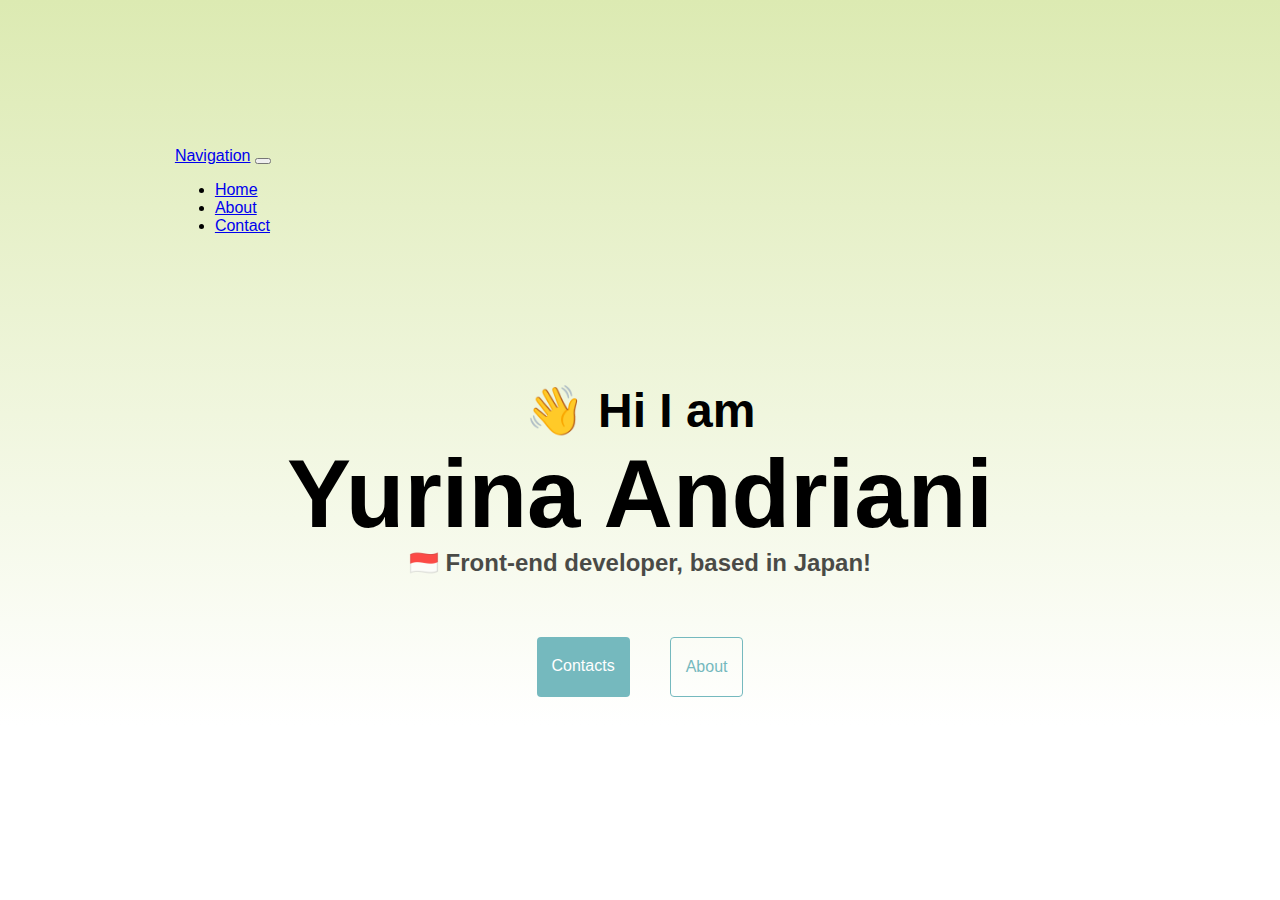
==== index.html @ 7e7a6ea1 "main" ====
<!DOCTYPE html>
<html lang="en">
  <head>
    <meta charset="UTF-8" />
    <meta http-equiv="X-UA-Compatible" content="IE=edge" />
    <meta name="viewport" content="width=device-width, initial-scale=1.0" />
    <title>Yurina Andriani</title>
    <link
      href="https://cdn.jsdelivr.net/npm/bootstrap@5.0.0-beta2/dist/css/bootstrap.min.css"
      rel="stylesheet"
      integrity="sha384-BmbxuPwQa2lc/FVzBcNJ7UAyJxM6wuqIj61tLrc4wSX0szH/Ev+nYRRuWlolflfl"
      crossorigin="anonymous"
    />
    <script
      src="https://cdn.jsdelivr.net/npm/bootstrap@5.0.0-beta2/dist/js/bootstrap.bundle.min.js"
      integrity="sha384-b5kHyXgcpbZJO/tY9Ul7kGkf1S0CWuKcCD38l8YkeH8z8QjE0GmW1gYU5S9FOnJ0"
      crossorigin="anonymous"
    ></script>
    <link rel="stylesheet" href="style.css" />
  </head>
  <body>
    <div class="navigation-bar">
      <nav class="navbar navbar-expand-lg navbar-light bg-light fixed-top">
        <div class="container">
          <a class="navbar-brand" href="index.html">Navigation</a>
          <button
            class="navbar-toggler"
            type="button"
            data-bs-toggle="collapse"
            data-bs-target="#navbarNav"
            aria-controls="navbarNav"
            aria-expanded="false"
            aria-label="Toggle navigation"
          >
            <span class="navbar-toggler-icon"></span>
          </button>
          <div class="collapse navbar-collapse" id="navbarNav">
            <ul class="navbar-nav">
              <li class="nav-item">
                <a class="nav-link active" aria-current="page" href="index.html"
                  >Home</a
                >
              </li>
              <li class="nav-item">
                <a class="nav-link" href="about.html">About</a>
              </li>
              <li class="nav-item">
                <a class="nav-link" href="about.html#contact">Contact</a>
              </li>
            </ul>
          </div>
        </div>
      </nav>
    </div>
    <h2>👋 Hi I am</h2>
    <h1>Yurina Andriani</h1>
    <h3>🇮🇩 Front-end developer, based in Japan!</h3>
    <div class="navigation-links">
      <a href="about.html#contact" class="contact-link">Contacts</a>
      <a href="about.html" class="about-link">About </a>
    </div>
  </body>
</html>
---- style.css ----
body {
  font-family: sans-serif;
  padding: 0 20px;
  background-image: var(--gradient);
  background-repeat: no-repeat;
  min-height: calc(500px);
}

:root {
  --primary-color: #75b9be;
  --secondary-color: #a8ccc9;
  --accent-color: #b3d6c6;
  --gradient: linear-gradient(to top, white 0%, #dceab2 100%);
  --box-shadow: #c7d66d;
}

h1,
h2,
h3 {
  text-align: center;
  margin: 0;
}

h1 {
  font-size: 96px;
}

h2 {
  font-size: 48px;
}

h3 {
  font-size: 24px;
  opacity: 0.7;
}

.navigation-bar {
  margin: 12%;
}

p {
  background: var(--secondary-color);
  padding: 20px;
  border-radius: 4px;
  font-size: 18px;
  line-height: 1.5;
  text-align: center;
}

.navigation-links {
  display: flex;
  margin-top: 40px;
  justify-content: center;
}

.navigation-links a {
  margin: 20px;
  border-radius: 4px;
  padding: 20px 15px;
  text-decoration: none;
  text-transform: capitalize;
}

.contact-link {
  background: var(--primary-color);
  box-shadow: var(--box-shadow);
  color: white;
}

.about-link {
  color: var(--primary-color);
  border: 1px solid var(--primary-color);
}

.homepage-link {
  color: var(--primary-color);
  text-align: center;
  display: block;
}

.about-paragraphs {
  display: flex;
  margin: 30px 0;
}

.about-paragraphs p {
  margin: 10px;
}

.email-link {
  display: flex;
  justify-content: center;
  color: var(--primary-color);
  font-size: 28px;
  text-decoration: none;
}

.email-link:hover {
  text-decoration: underline;
}
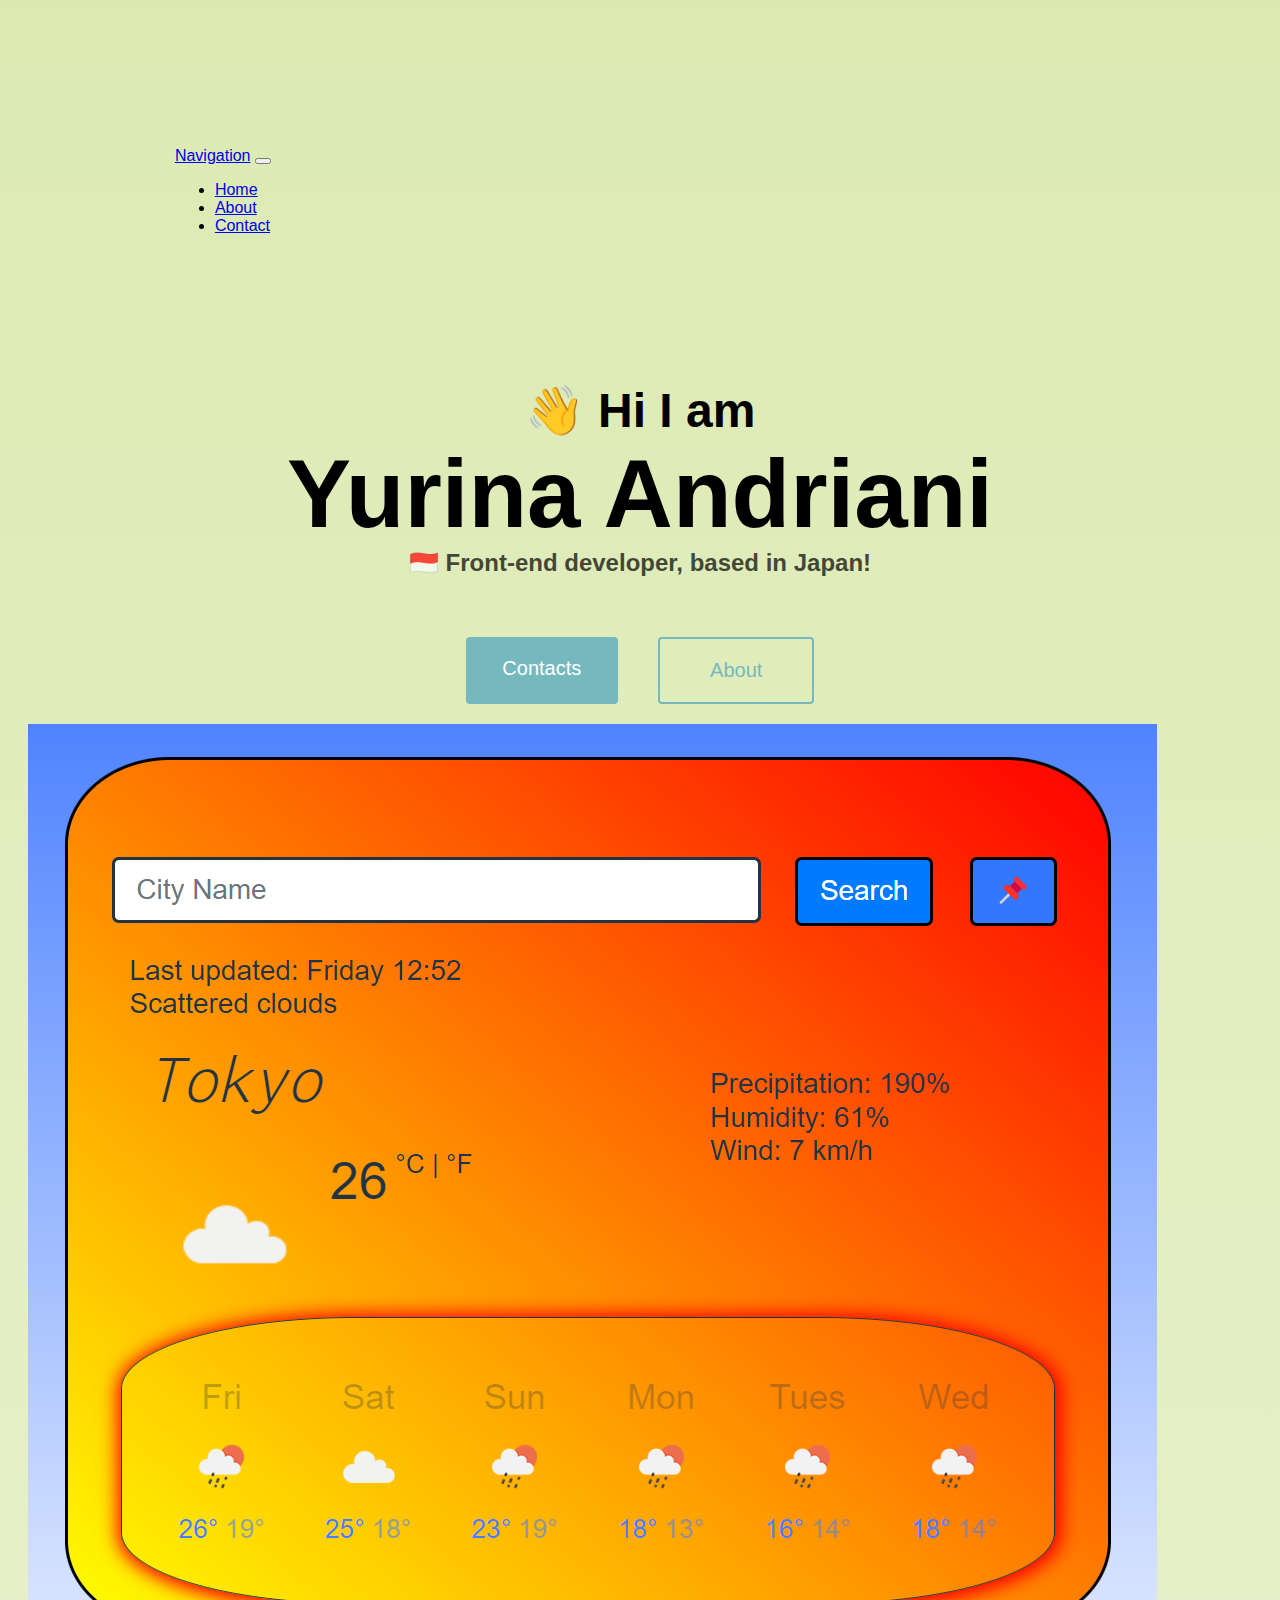
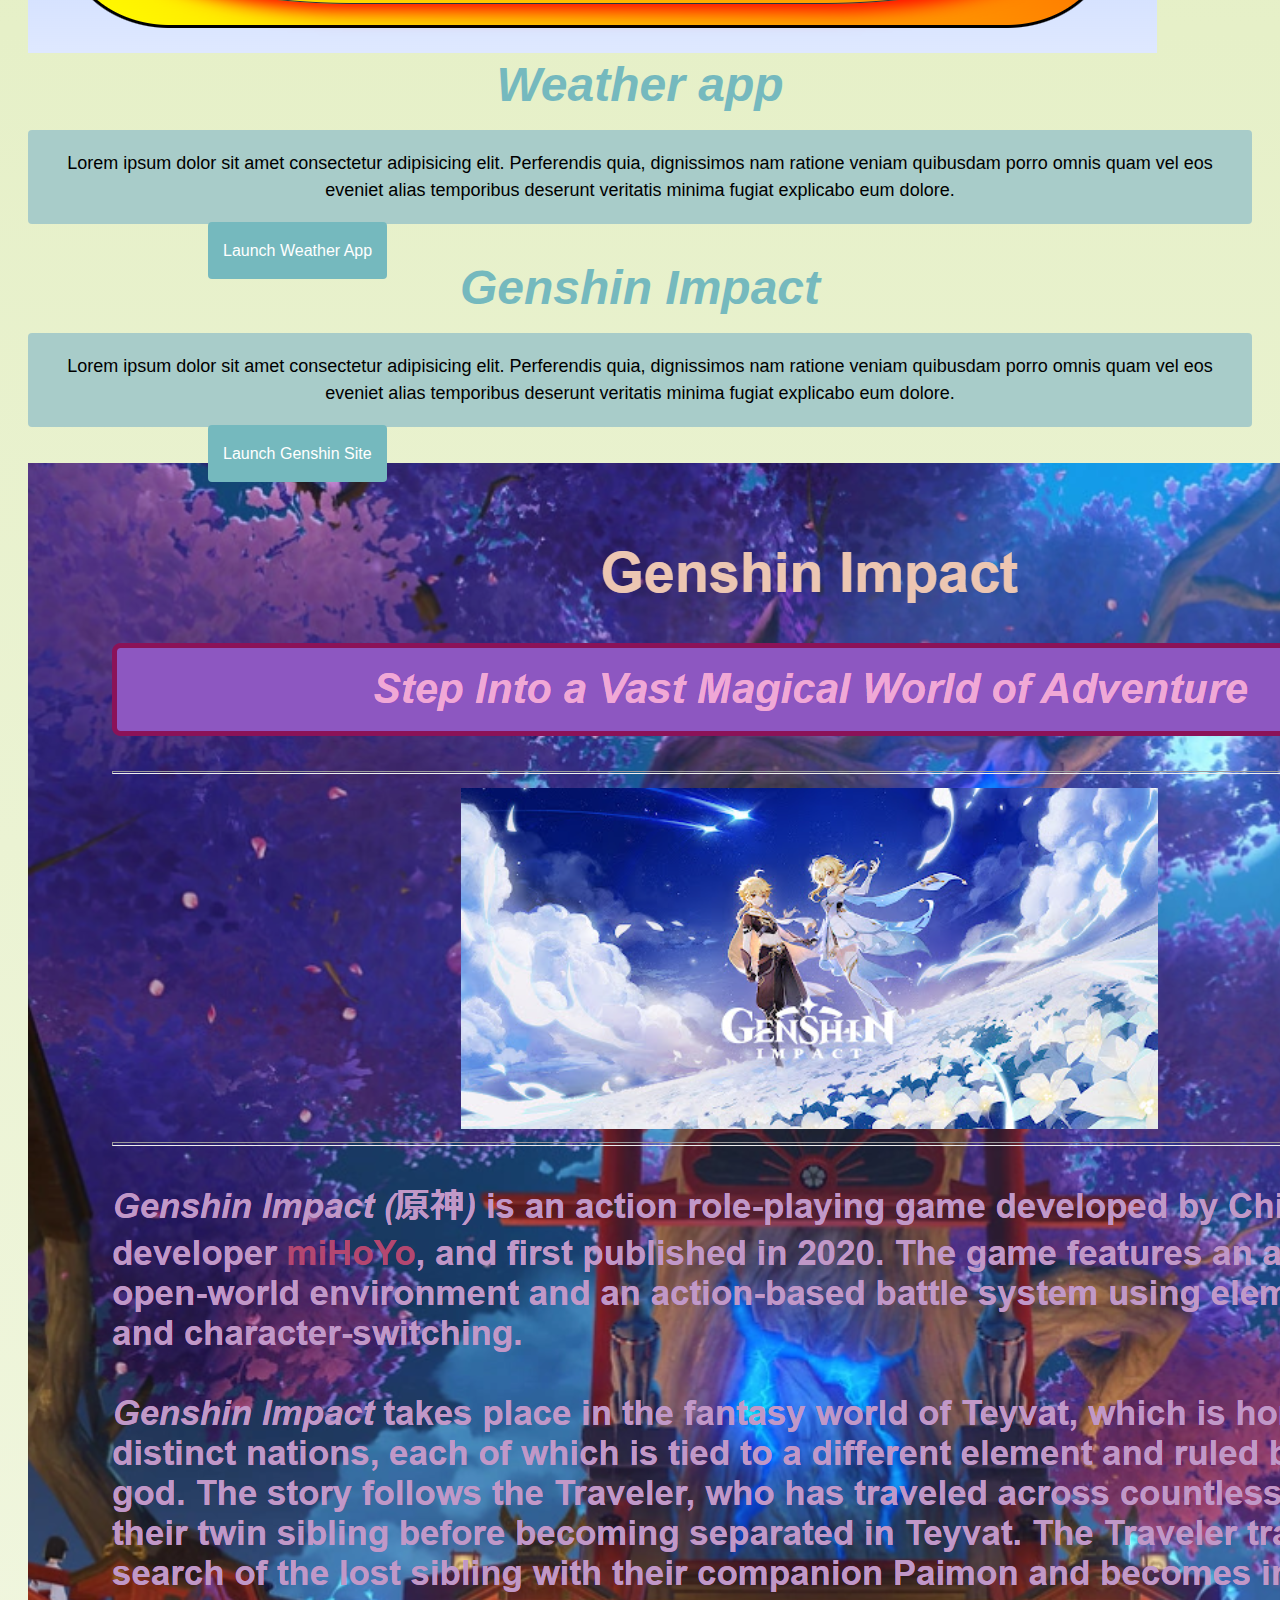
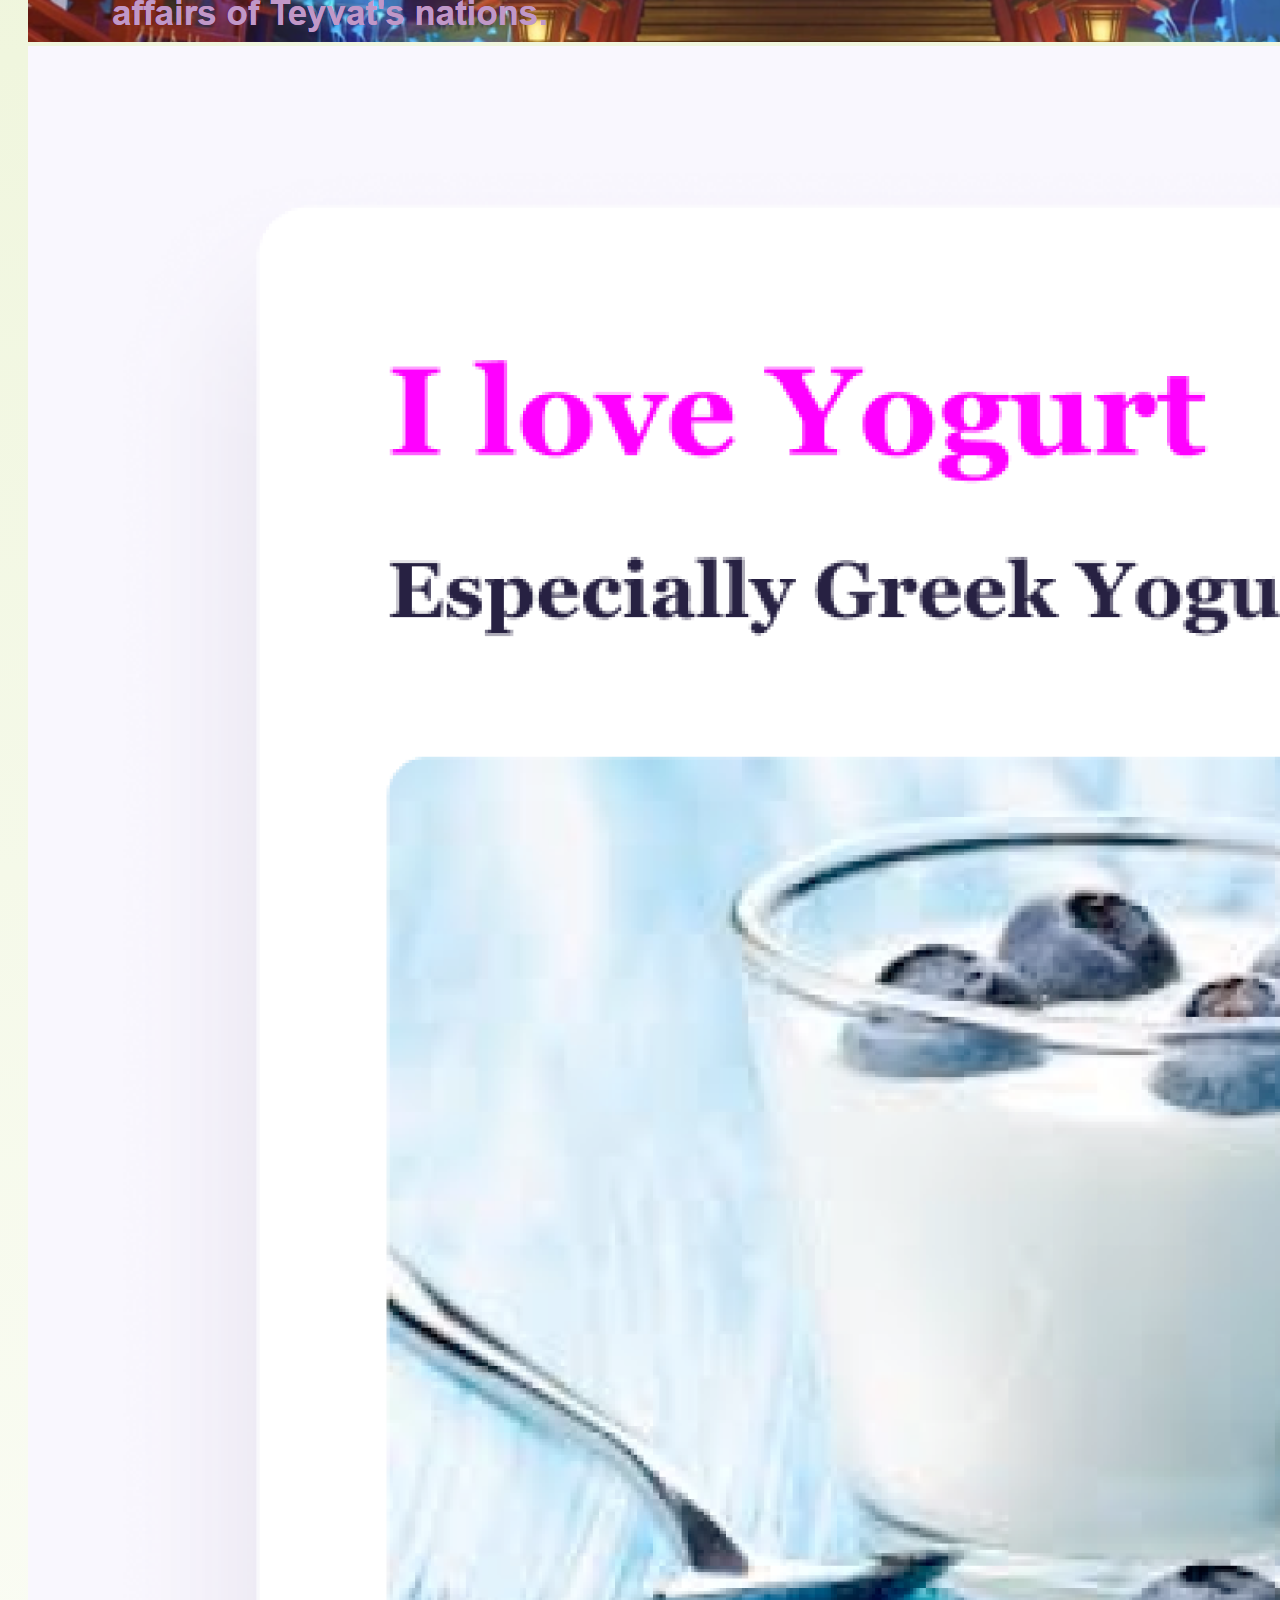
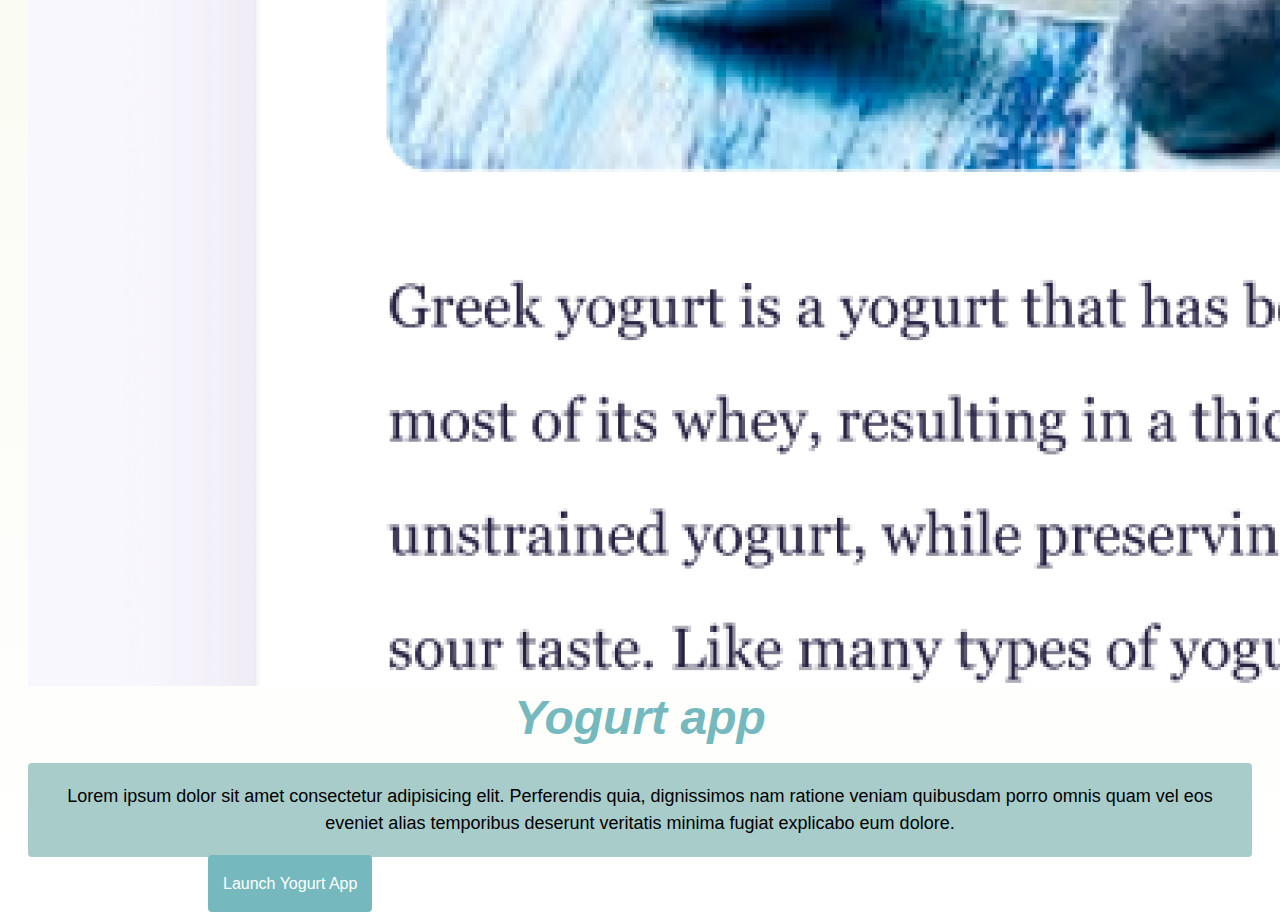
==== commit a304626b: "everything?" ====
--- a/index.html
+++ b/index.html
@@ -55,9 +55,74 @@
     <h2>👋 Hi I am</h2>
     <h1>Yurina Andriani</h1>
     <h3>🇮🇩 Front-end developer, based in Japan!</h3>
-    <div class="navigation-links">
+    <div class="navigation-links" id="navigate">
       <a href="about.html#contact" class="contact-link">Contacts</a>
       <a href="about.html" class="about-link">About </a>
     </div>
+    <div class="container">
+      <div class="row">
+        <div class="col-md-6">
+          <img src="images/weatherapp.png" class="img-fluid shadow rounded" />
+        </div>
+        <div class="col-md-6">
+          <h2 class="mb-3">Weather app</h2>
+          <p>
+            Lorem ipsum dolor sit amet consectetur adipisicing elit. Perferendis
+            quia, dignissimos nam ratione veniam quibusdam porro omnis quam vel
+            eos eveniet alias temporibus deserunt veritatis minima fugiat
+            explicabo eum dolore.
+          </p>
+          <div class="mt-5">
+            <a
+              href="https://stellar-wisp-891ece.netlify.app"
+              class="primary-link"
+              >Launch Weather App</a
+            >
+          </div>
+        </div>
+      </div>
+      <div class="row">
+        <div class="row mt-5">
+          <div class="col-md-6">
+            <h2 class="mb-3">Genshin Impact</h2>
+            <p>
+              Lorem ipsum dolor sit amet consectetur adipisicing elit.
+              Perferendis quia, dignissimos nam ratione veniam quibusdam porro
+              omnis quam vel eos eveniet alias temporibus deserunt veritatis
+              minima fugiat explicabo eum dolore.
+            </p>
+            <div class="mb-5 mt-5">
+              <a
+                href="https://comforting-jelly-219e00.netlify.app"
+                class="primary-link"
+                >Launch Genshin site</a
+              >
+            </div>
+          </div>
+          <div class="col-md-6">
+            <img src="images/genshinImpact.png" class="img-fluid rounded" />
+          </div>
+        </div>
+      </div>
+      <div class="row mt-5">
+        <div class="col-md-6">
+          <img src="images/yogurt.png" class="img-fluid rounded" />
+        </div>
+        <div class="col-md-6">
+          <h2 class="mb-3">Yogurt app</h2>
+          <p>
+            Lorem ipsum dolor sit amet consectetur adipisicing elit. Perferendis
+            quia, dignissimos nam ratione veniam quibusdam porro omnis quam vel
+            eos eveniet alias temporibus deserunt veritatis minima fugiat
+            explicabo eum dolore.
+          </p>
+          <div class="mt-5">
+            <a href="index.html#navigate" class="primary-link"
+              >Launch Yogurt App</a
+            >
+          </div>
+        </div>
+      </div>
+    </div>
   </body>
 </html>
--- a/style.css
+++ b/style.css
@@ -47,6 +47,23 @@
   text-align: center;
 }
 
+.primary-link {
+  border-radius: 4px;
+  padding: 20px 15px;
+  text-decoration: none;
+  text-transform: capitalize;
+  background: var(--primary-color);
+  box-shadow: var(--box-shadow);
+  color: white;
+  position: relative;
+  left: 180px;
+}
+
+.mb-3 {
+  font-style: italic;
+  color: var(--primary-color);
+}
+
 .navigation-links {
   display: flex;
   margin-top: 40px;
@@ -61,6 +78,15 @@
   text-transform: capitalize;
 }
 
+.contact-link,
+.about-link {
+  padding: 5px 10px;
+  border-radius: 10%;
+  width: 10%;
+  text-align: center;
+  font-size: 20px;
+}
+
 .contact-link {
   background: var(--primary-color);
   box-shadow: var(--box-shadow);
@@ -69,7 +95,7 @@
 
 .about-link {
   color: var(--primary-color);
-  border: 1px solid var(--primary-color);
+  border: 2px solid var(--primary-color);
 }
 
 .homepage-link {
